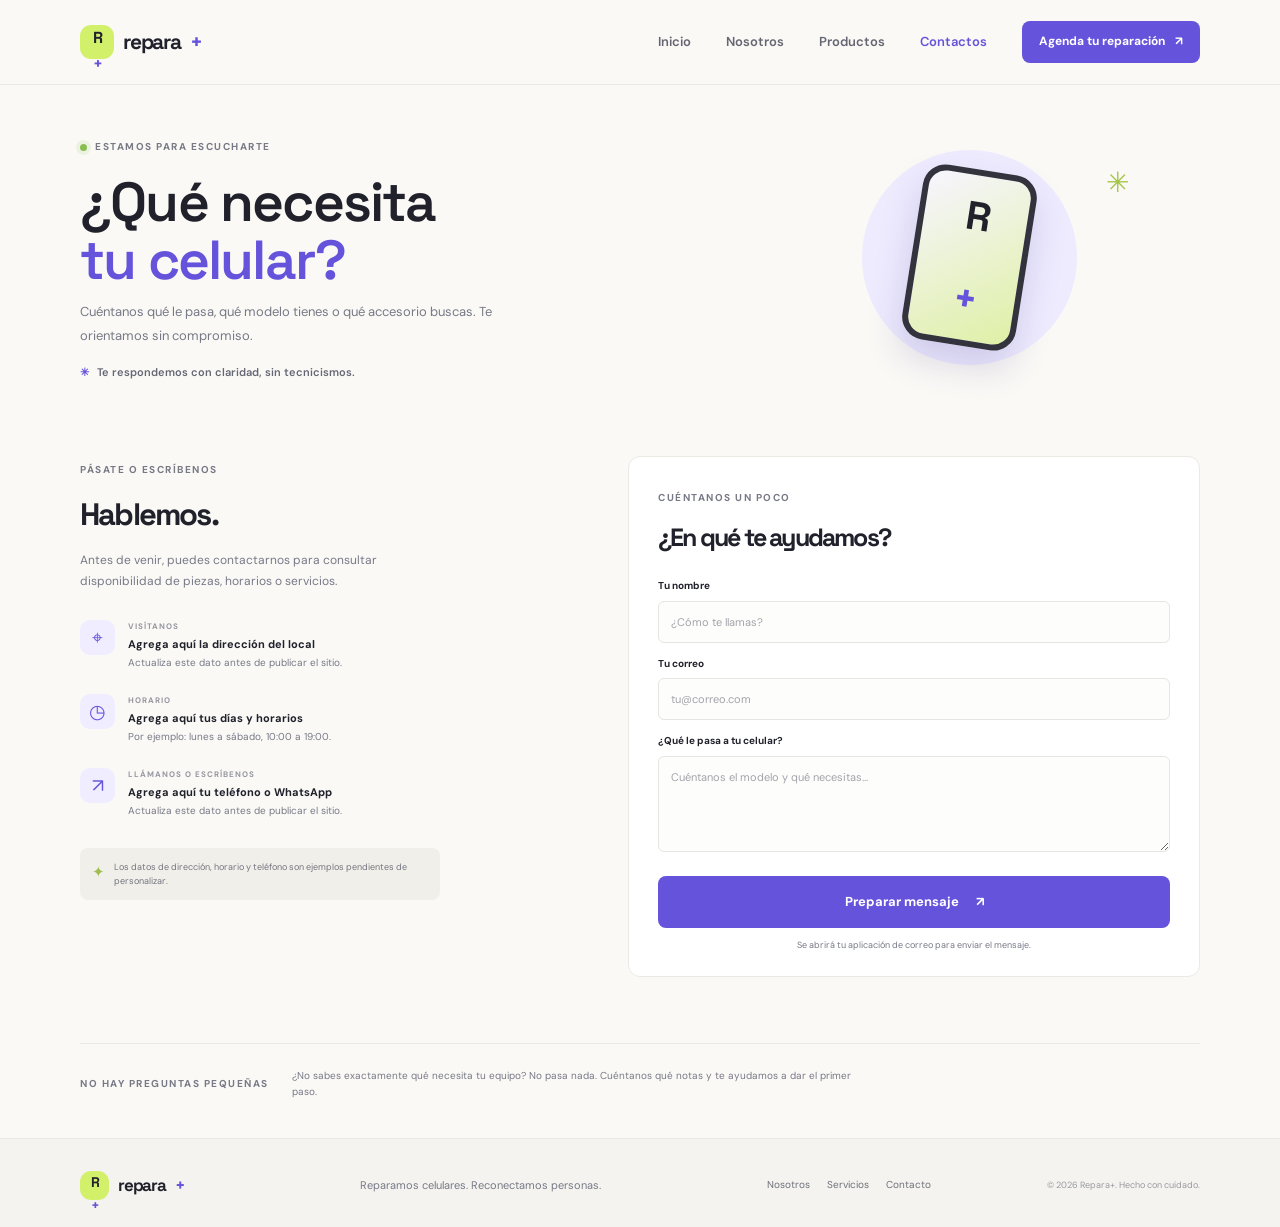
==== contactos.html @ 8a85ca9a "si" ====
<!doctype html>
<html lang="es">
<head>
  <meta charset="utf-8">
  <meta name="viewport" content="width=device-width, initial-scale=1">
  <meta name="description" content="Contacta a Repara+ para cotizar una reparación o consultar por accesorios para tu celular.">
  <title>Contactos | Repara+</title>
  <link rel="stylesheet" href="styles.css"><script src="script.js" defer></script>
</head>
<body>
  <header class="site-header"><nav class="nav container" aria-label="Navegación principal">
    <a class="brand" href="index.html" aria-label="Repara+, inicio"><span class="brand-mark">R<span>+</span></span> repara<span>+</span></a><button class="menu-toggle" type="button" aria-expanded="false" aria-controls="site-menu" aria-label="Abrir menú"><span></span><span></span><span></span></button>
    <div class="nav-links" id="site-menu"><a href="index.html">Inicio</a><a href="nosotros.html">Nosotros</a><a href="productos.html">Productos</a><a class="active" href="contactos.html" aria-current="page">Contactos</a><a class="button button-small" href="#contact-form">Agenda tu reparación <span aria-hidden="true">↗</span></a></div>
  </nav></header>
  <main>
    <section class="contact-hero container"><div><span class="eyebrow"><span class="status-dot"></span> ESTAMOS PARA ESCUCHARTE</span><h1>¿Qué necesita<br><span>tu celular?</span></h1><p>Cuéntanos qué le pasa, qué modelo tienes o qué accesorio buscas. Te orientamos sin compromiso.</p><div class="contact-promise"><span>✳</span> Te respondemos con claridad, sin tecnicismos.</div></div><div class="contact-doodle" aria-hidden="true"><div class="doodle-circle"></div><span class="doodle-phone">R<span>+</span></span><span class="doodle-star">✳</span></div></section>
    <section class="container contact-layout">
      <div class="contact-details"><span class="eyebrow">PÁSATE O ESCRÍBENOS</span><h2>Hablemos.</h2><p>Antes de venir, puedes contactarnos para consultar disponibilidad de piezas, horarios o servicios.</p>
        <div class="detail-item"><span class="detail-icon">⌖</span><div><small>VISÍTANOS</small><strong>Agrega aquí la dirección del local</strong><span>Actualiza este dato antes de publicar el sitio.</span></div></div>
        <div class="detail-item"><span class="detail-icon">◷</span><div><small>HORARIO</small><strong>Agrega aquí tus días y horarios</strong><span>Por ejemplo: lunes a sábado, 10:00 a 19:00.</span></div></div>
        <div class="detail-item"><span class="detail-icon">↗</span><div><small>LLÁMANOS O ESCRÍBENOS</small><strong>Agrega aquí tu teléfono o WhatsApp</strong><span>Actualiza este dato antes de publicar el sitio.</span></div></div>
        <div class="contact-reminder"><span>✦</span><p>Los datos de dirección, horario y teléfono son ejemplos pendientes de personalizar.</p></div>
      </div>
      <form class="contact-form" id="contact-form"><span class="eyebrow">CUÉNTANOS UN POCO</span><h2>¿En qué te ayudamos?</h2><label for="name">Tu nombre</label><input id="name" name="name" type="text" placeholder="¿Cómo te llamas?" autocomplete="name" required><label for="email">Tu correo</label><input id="email" name="email" type="email" placeholder="tu@correo.com" autocomplete="email" required><label for="message">¿Qué le pasa a tu celular?</label><textarea id="message" name="message" rows="4" placeholder="Cuéntanos el modelo y qué necesitas..." required></textarea><button class="button form-submit" type="submit">Preparar mensaje <span aria-hidden="true">↗</span></button><p class="form-note" id="form-note" aria-live="polite">Se abrirá tu aplicación de correo para enviar el mensaje.</p></form>
    </section>
    <section class="container contact-bottom"><span class="eyebrow">NO HAY PREGUNTAS PEQUEÑAS</span><p>¿No sabes exactamente qué necesita tu equipo? No pasa nada. Cuéntanos qué notas y te ayudamos a dar el primer paso.</p></section>
  </main>
  <footer class="site-footer"><div class="container footer-inner"><a class="brand brand-footer" href="index.html"><span class="brand-mark">R<span>+</span></span> repara<span>+</span></a><p>Reparamos celulares. Reconectamos personas.</p><div class="footer-links"><a href="nosotros.html">Nosotros</a><a href="productos.html">Servicios</a><a href="contactos.html">Contacto</a></div><small>© 2026 Repara+. Hecho con cuidado.</small></div></footer>
</body>
</html>
---- styles.css ----
@import url('https://fonts.googleapis.com/css2?family=DM+Sans:wght@400;500;600;700&family=Space+Grotesk:wght@400;500;600;700&display=swap');
:root{--ink:#20212b;--muted:#777986;--paper:#faf9f6;--white:#fff;--purple:#6553db;--purple-dark:#5140c2;--lime:#d3f06b;--line:#eae9e4;--body:'DM Sans',sans-serif;--display:'Space Grotesk',sans-serif}
*{box-sizing:border-box}html{scroll-behavior:smooth}body{margin:0;color:var(--ink);background:var(--paper);font-family:var(--body);font-size:15px;line-height:1.65}a{color:inherit;text-decoration:none}button,input,textarea{font:inherit}.container{width:min(1120px,calc(100% - 48px));margin:0 auto}
.site-header{position:relative;z-index:5;border-bottom:1px solid rgba(32,33,43,.07);background:rgba(250,249,246,.95)}.nav{min-height:84px;display:flex;align-items:center;justify-content:space-between}.brand{display:inline-flex;align-items:center;gap:9px;font-family:var(--display);font-size:21px;font-weight:700;letter-spacing:-1.2px}.brand>span:last-child,.brand-mark span,.screen-logo span,.about-symbol span,.doodle-phone span{color:var(--purple)}.brand-mark{display:grid;place-items:center;width:34px;height:34px;border-radius:11px;background:var(--lime);font-size:16px;letter-spacing:-1px}.nav-links{display:flex;align-items:center;gap:35px}.nav-links>a:not(.button){color:#656672;font-size:13px;font-weight:600;transition:color .2s}.nav-links>a:not(.button):hover,.nav-links>a.active{color:var(--purple)}
.button{display:inline-flex;align-items:center;justify-content:center;gap:17px;min-height:52px;padding:0 23px;border:0;border-radius:8px;color:var(--white);background:var(--purple);font-size:13px;font-weight:700;transition:background .2s,transform .2s;cursor:pointer}.button:hover{background:var(--purple-dark);transform:translateY(-2px)}.button-small{min-height:42px;padding:0 17px;gap:10px;font-size:12px}.button-light{color:var(--ink);background:var(--lime)}.button-light:hover{color:var(--ink);background:#c5e45b}.menu-toggle{display:none}
.hero{min-height:594px;display:grid;grid-template-columns:1.03fr .97fr;align-items:center;gap:28px;padding-top:42px;padding-bottom:55px}.eyebrow{display:inline-flex;align-items:center;gap:8px;color:#777985;font-size:10px;font-weight:700;letter-spacing:1.5px}.status-dot{display:inline-block;width:7px;height:7px;border-radius:50%;background:#89bd50;box-shadow:0 0 0 4px rgba(137,189,80,.13)}h1,h2,h3,p{margin-top:0}h1,h2,h3{font-family:var(--display);letter-spacing:-1.8px}.hero h1,.page-hero h1,.contact-hero h1{margin:21px 0 18px;font-size:clamp(43px,5.3vw,65px);line-height:1.06;font-weight:600}.hero h1 span,.page-hero h1 span,.contact-hero h1 span{color:var(--purple)}.hero-intro{max-width:450px;margin-bottom:26px;color:var(--muted);font-size:15px;line-height:1.8}.hero-actions{display:flex;align-items:center;gap:25px;flex-wrap:wrap}.text-link{display:inline-flex;align-items:center;gap:10px;color:var(--purple);font-size:12px;font-weight:700}.text-link span,.service-card a span,.product-card a span{transition:transform .2s}.text-link:hover span,.service-card a:hover span,.product-card a:hover span{transform:translateX(4px)}.trust-row{display:flex;align-items:center;gap:13px;margin-top:44px}.avatar-stack{display:flex;padding-left:4px}.avatar-stack span{display:grid;place-items:center;width:31px;height:31px;margin-left:-5px;border:2px solid var(--paper);border-radius:50%;color:#fff;background:#d39d7b;font-size:10px;font-weight:700}.avatar-stack span:nth-child(2){background:#7d70c9}.avatar-stack span:nth-child(3){background:#9eaf63}.trust-row p{margin:0;font-size:11px;line-height:1.55}.trust-row p span{color:var(--muted)}
.hero-visual{position:relative;min-height:450px;display:grid;place-items:center;overflow:hidden}.visual-glow{position:absolute;width:310px;height:310px;border-radius:50%;background:#eeebff}.orbit{position:absolute;border:1px solid #e2defd;border-radius:50%;transform:rotate(-31deg)}.orbit-one{width:440px;height:200px}.orbit-two{width:460px;height:275px;transform:rotate(41deg);border-color:#e9e5ff}.phone{position:relative;z-index:1;width:183px;height:342px;padding:7px;border:5px solid #33333d;border-radius:31px;background:#25252f;box-shadow:0 29px 55px rgba(54,44,126,.24),inset -3px 0 0 #747480;transform:rotate(8deg)}.phone-screen{position:relative;display:flex;align-items:center;justify-content:center;width:100%;height:100%;overflow:hidden;border-radius:22px;background:linear-gradient(145deg,#e9e5ff,#f5f1ff 56%,#e8f5c7)}.phone-notch{position:absolute;top:8px;width:60px;height:14px;border-radius:0 0 12px 12px;background:#25252f}.screen-logo{position:relative;z-index:1;font-family:var(--display);font-size:47px;font-weight:700;letter-spacing:-5px}.screen-wave{position:absolute;width:250px;height:160px;bottom:-90px;left:-30px;border-radius:50%;background:#d4ef70;transform:rotate(-25deg)}.screen-caption{position:absolute;bottom:27px;font-size:6px;font-weight:700;letter-spacing:1px}.float-card{position:absolute;z-index:2;display:flex;align-items:center;gap:10px;padding:13px 15px;border:1px solid rgba(35,34,50,.04);border-radius:11px;background:#fff;box-shadow:0 11px 35px rgba(43,39,89,.11)}.float-card strong,.float-card small{display:block;white-space:nowrap}.float-card strong{font-size:10px}.float-card small{color:var(--muted);font-size:8px}.repair-card{top:72px;right:0}.time-card{bottom:62px;left:2px}.float-icon{display:grid;place-items:center;width:31px;height:31px;border-radius:9px;color:var(--purple);background:#efedff;font-size:17px}.check{color:#69a94b;font-weight:700}.time-icon{color:#b88c34;font-size:24px}.sparkle{position:absolute;color:var(--purple)}.sparkle-one{top:123px;left:63px;font-size:22px}.sparkle-two{right:43px;bottom:131px;color:#a2c646;font-size:18px}
.ticker{overflow:hidden;color:var(--ink);background:var(--lime)}.ticker-track{display:flex;justify-content:space-around;align-items:center;gap:34px;min-width:820px;padding:15px 24px;font-family:var(--display);font-size:10px;font-weight:700;letter-spacing:1.8px}.ticker-track i{color:var(--purple);font-size:14px;font-style:normal}.section{padding-top:91px;padding-bottom:97px}.section-heading{display:flex;justify-content:space-between;align-items:end;gap:24px;margin-bottom:31px}.section-heading h2{margin:7px 0 0;font-size:34px;line-height:1.2}.section-heading>.text-link{margin-bottom:5px}.service-grid{display:grid;grid-template-columns:repeat(3,1fr);gap:16px}.service-card{min-height:263px;padding:23px;border:1px solid var(--line);border-radius:12px;background:#fff;transition:transform .2s,box-shadow .2s}.service-card:hover,.product-card:hover{transform:translateY(-4px);box-shadow:0 15px 35px rgba(43,39,89,.08)}.service-icon{display:grid;place-items:center;width:39px;height:39px;margin-bottom:17px;border-radius:11px;font-size:23px}.icon-violet{color:#6553db;background:#efedff}.icon-lime{color:#6d8c28;background:#f1f8dd}.icon-orange{color:#b9762a;background:#fff1df}.card-number,.product-tag{color:#92939c;font-size:9px;font-weight:700;letter-spacing:1.25px}.service-card h3{margin:6px 0 7px;font-size:18px;letter-spacing:-.5px}.service-card p{max-width:290px;margin-bottom:17px;color:var(--muted);font-size:12px;line-height:1.7}.service-card a,.product-card a{display:inline-flex;gap:9px;color:var(--purple);font-size:11px;font-weight:700}
.home-cta{position:relative;display:flex;align-items:center;justify-content:space-between;min-height:210px;margin-bottom:90px;padding:36px 51px;overflow:hidden;border-radius:14px;color:white;background:#282735}.home-cta .eyebrow{color:#c0bfca}.home-cta h2{position:relative;z-index:1;margin:9px 0 0;font-size:30px;line-height:1.22}.cta-decoration{position:absolute;right:250px;bottom:-81px;color:rgba(255,255,255,.045);font-family:var(--display);font-size:240px;font-weight:700;letter-spacing:-25px}.site-footer{padding:32px 0 27px;border-top:1px solid var(--line);background:#f4f3ef}.footer-inner{display:grid;grid-template-columns:1fr 1.5fr 1fr auto;align-items:center;gap:24px}.brand-footer{font-size:17px}.brand-footer .brand-mark{width:29px;height:29px;font-size:14px}.footer-inner>p{margin:0;color:var(--muted);font-size:11px}.footer-links{display:flex;gap:17px}.footer-links a{color:#6f707a;font-size:10px}.footer-links a:hover{color:var(--purple)}.footer-inner>small{color:#9999a0;font-size:9px;white-space:nowrap}
.page-hero{padding-top:83px;text-align:center}.page-hero h1{margin:17px 0 14px}.page-hero>p{max-width:540px;margin:0 auto;color:var(--muted);font-size:14px;line-height:1.8}.about-visual{position:relative;display:grid;place-items:center;max-width:920px;height:270px;margin:44px auto 0;overflow:hidden;border-radius:15px;background:linear-gradient(110deg,#e7e2ff,#f2f0ff 52%,#e4f2c6)}.about-orbit{position:absolute;width:470px;height:240px;border:1px solid rgba(101,83,219,.17);border-radius:50%;transform:rotate(-13deg)}.about-symbol{position:relative;z-index:1;font-family:var(--display);font-size:118px;font-weight:700;letter-spacing:-14px}.about-note{position:absolute;right:65px;bottom:43px;display:flex;align-items:center;gap:12px;padding:14px 19px;border-radius:10px;background:#fff;box-shadow:0 8px 26px rgba(55,46,104,.12);text-align:left}.note-star{color:var(--purple);font-size:25px}.about-note strong,.about-note small{display:block}.about-note strong{font-size:11px}.about-note small{color:var(--muted);font-size:9px}.story-section{display:grid;grid-template-columns:.8fr 1.2fr;gap:50px;padding-top:90px;padding-bottom:95px}.story-label{display:flex;flex-direction:column;gap:16px}.story-line{width:43px;height:3px;border-radius:3px;background:var(--lime)}.story-content h2{margin:-7px 0 19px;font-size:32px;line-height:1.25}.story-content h2 span{color:var(--purple)}.story-content p{max-width:570px;margin-bottom:15px;color:var(--muted);font-size:13px;line-height:1.85}.story-content .text-link{margin-top:5px}.values-band{padding:59px 0;background:#f0efe9}.values-grid{display:grid;grid-template-columns:repeat(3,1fr);gap:50px}.values-grid>div{max-width:290px}.value-icon{color:var(--purple);font-size:27px}.values-grid h3{margin:8px 0 5px;font-size:17px;letter-spacing:-.5px}.values-grid p{margin:0;color:var(--muted);font-size:12px;line-height:1.75}.about-cta{display:flex;justify-content:space-between;align-items:center;padding-top:76px;padding-bottom:82px}.about-cta h2{margin:8px 0 0;font-size:29px;line-height:1.25}
.products-hero{padding-bottom:45px}.product-section{padding-top:40px;padding-bottom:78px}.heading-note{max-width:325px;margin:0 0 4px;color:var(--muted);font-size:11px;line-height:1.7}.product-grid{display:grid;grid-template-columns:repeat(4,1fr);gap:14px}.product-card{min-height:278px;padding:20px 18px;border:1px solid var(--line);border-radius:11px;background:#fff;transition:transform .2s,box-shadow .2s}.product-icon{display:grid;place-items:center;width:43px;height:43px;margin-bottom:16px;border-radius:12px;font-size:23px}.product-purple{color:var(--purple);background:#efedff}.product-green{color:#718e31;background:#eff7dc}.product-orange{color:#b9762a;background:#fff1df}.product-blue{color:#4285a5;background:#e6f5fa}.product-card h3{margin:6px 0 8px;font-size:17px;letter-spacing:-.6px}.product-card p{min-height:66px;margin-bottom:16px;color:var(--muted);font-size:11px;line-height:1.7}.accessory-band{overflow:hidden;color:white;background:#282735}.accessory-content{min-height:380px;display:grid;grid-template-columns:1fr 1fr;align-items:center}.accessory-content .eyebrow{color:#c4c2d0}.accessory-content h2{margin:11px 0 13px;font-size:38px;line-height:1.14}.accessory-content h2 span{color:var(--lime)}.accessory-content p{max-width:430px;margin-bottom:20px;color:#c2c1cb;font-size:12px;line-height:1.8}.accessory-art{position:relative;height:330px;display:grid;place-items:center}.accessory-ring{position:absolute;width:250px;height:250px;border:1px solid rgba(210,239,106,.22);border-radius:50%}.case-shape{position:absolute;width:142px;height:225px;border:9px solid #aaa0fb;border-radius:31px;transform:rotate(-12deg);box-shadow:inset 0 0 0 6px #39364c}.case-shape:after{content:'';position:absolute;top:11px;left:14px;width:44px;height:44px;border:5px solid #d4ef70;border-radius:15px}.cable-shape{position:absolute;right:71px;bottom:39px;width:95px;height:105px;border:7px solid #d4ef70;border-top-color:transparent;border-left-color:transparent;border-radius:0 0 52px 0;transform:rotate(20deg)}.cable-shape:after{content:'';position:absolute;right:-12px;top:-12px;width:20px;height:10px;border-radius:4px;background:#d4ef70;transform:rotate(-34deg)}.accessory-spark{position:absolute;top:42px;right:91px;color:var(--lime);font-size:25px}.product-footnote{display:flex;align-items:center;gap:13px;padding-top:25px;padding-bottom:27px}.product-footnote>span{color:var(--purple);font-size:19px}.product-footnote p{margin:0 auto 0 0;color:var(--muted);font-size:11px}
.contact-hero{min-height:345px;display:grid;grid-template-columns:1fr .7fr;align-items:center}.contact-hero h1{margin:14px 0 11px;font-size:55px}.contact-hero>div:first-child>p{max-width:455px;margin-bottom:16px;color:var(--muted);font-size:13px;line-height:1.8}.contact-promise{color:#666774;font-size:11px;font-weight:600}.contact-promise span{margin-right:5px;color:var(--purple)}.contact-doodle{position:relative;height:260px;display:grid;place-items:center}.doodle-circle{position:absolute;width:215px;height:215px;border-radius:50%;background:#eeebff}.doodle-phone{position:relative;z-index:1;display:grid;place-items:center;width:115px;height:177px;border:6px solid #33333d;border-radius:23px;background:linear-gradient(145deg,#f7f5ff,#dff0a5);box-shadow:0 18px 35px rgba(54,44,126,.17);font-family:var(--display);font-size:40px;font-weight:700;letter-spacing:-5px;transform:rotate(9deg)}.doodle-star{position:absolute;top:32px;right:71px;color:#a4c646;font-size:28px}.contact-layout{display:grid;grid-template-columns:.9fr 1.1fr;gap:80px;padding-top:26px;padding-bottom:66px}.contact-details h2,.contact-form h2{margin:8px 0 10px;font-size:31px}.contact-details>p{max-width:380px;margin-bottom:27px;color:var(--muted);font-size:12px;line-height:1.8}.detail-item{display:flex;gap:13px;align-items:flex-start;margin:22px 0}.detail-icon{display:grid;place-items:center;flex:0 0 35px;width:35px;height:35px;border-radius:10px;color:var(--purple);background:#efedff;font-size:19px}.detail-item small,.detail-item strong,.detail-item div>span{display:block}.detail-item small{color:#9696a0;font-size:8px;font-weight:700;letter-spacing:1px}.detail-item strong{margin:2px 0;font-size:11px}.detail-item div>span{color:var(--muted);font-size:10px}.contact-reminder{display:flex;gap:9px;max-width:360px;margin-top:28px;padding:12px;border-radius:8px;background:#f0efe9}.contact-reminder>span{color:#a0be50}.contact-reminder p{margin:0;color:#747580;font-size:9px;line-height:1.6}.contact-form{padding:27px 29px 23px;border:1px solid var(--line);border-radius:12px;background:#fff}.contact-form h2{margin-bottom:20px;font-size:25px}.contact-form label{display:block;margin:13px 0 6px;font-size:10px;font-weight:700}.contact-form input,.contact-form textarea{width:100%;padding:11px 12px;border:1px solid #e6e5e2;border-radius:6px;outline:none;color:var(--ink);background:#fdfdfc;font-size:11px;resize:vertical}.contact-form input:focus,.contact-form textarea:focus{border-color:var(--purple);box-shadow:0 0 0 3px rgba(101,83,219,.1)}.contact-form input::placeholder,.contact-form textarea::placeholder{color:#a2a2aa}.form-submit{width:100%;margin-top:16px}.form-note{margin:10px 0 0;color:var(--muted);text-align:center;font-size:9px}.contact-bottom{display:flex;align-items:center;gap:23px;padding-top:24px;padding-bottom:37px;border-top:1px solid var(--line)}.contact-bottom .eyebrow{flex:0 0 auto}.contact-bottom p{max-width:570px;margin:0;color:var(--muted);font-size:10px}
@media(max-width:850px){.nav-links{gap:19px}.nav-links>a:not(.button){font-size:12px}.hero{min-height:540px}.hero h1{font-size:51px}.hero-visual{transform:scale(.9)}.footer-inner{grid-template-columns:1fr 1fr}.footer-inner>small{justify-self:end}.product-grid{grid-template-columns:repeat(2,1fr)}.product-card{min-height:250px}.contact-layout{gap:40px}}
@media(max-width:640px){.container{width:min(100% - 36px,460px)}.nav{min-height:70px}.menu-toggle{display:flex;flex-direction:column;gap:5px;width:39px;height:39px;align-items:center;justify-content:center;border:1px solid var(--line);border-radius:8px;background:#fff;cursor:pointer}.menu-toggle span{width:16px;height:2px;border-radius:3px;background:var(--ink)}.nav-links{position:absolute;top:69px;left:0;right:0;display:none;align-items:stretch;gap:0;padding:7px 18px 17px;border-bottom:1px solid var(--line);background:var(--paper);box-shadow:0 15px 20px rgba(30,30,40,.06)}.nav-links.is-open{display:flex;flex-direction:column}.nav-links>a:not(.button){padding:11px 4px}.nav-links .button{margin-top:8px}.hero{display:flex;flex-direction:column;align-items:stretch;gap:0;padding-top:57px;padding-bottom:35px}.hero h1,.page-hero h1,.contact-hero h1{font-size:clamp(42px,11vw,55px)}.hero-intro{font-size:13px}.hero-actions{gap:18px}.hero-actions .button{min-height:48px;padding:0 16px;font-size:11px}.text-link{font-size:11px}.trust-row{margin-top:26px}.hero-visual{min-height:365px;margin-top:3px;transform:scale(.88);transform-origin:center top;margin-bottom:-42px}.ticker-track{justify-content:flex-start;gap:23px;padding:13px 18px;font-size:9px}.section{padding-top:61px;padding-bottom:62px}.section-heading{align-items:flex-start;flex-direction:column;gap:12px;margin-bottom:22px}.section-heading h2{font-size:29px}.service-grid{grid-template-columns:1fr;gap:11px}.service-card{min-height:auto;padding:19px}.service-card p{max-width:none}.home-cta{flex-direction:column;align-items:flex-start;gap:22px;min-height:0;margin-bottom:62px;padding:29px 24px}.home-cta h2{font-size:26px}.cta-decoration{right:0;bottom:-44px;font-size:160px}.footer-inner{grid-template-columns:1fr 1fr;gap:17px 12px}.footer-inner>p{grid-column:1/-1;grid-row:2}.footer-links{grid-column:1/-1;grid-row:3}.footer-inner>small{grid-column:1/-1;grid-row:4;justify-self:start}.site-footer{padding:25px 0}.page-hero{padding-top:58px}.page-hero>p{font-size:12px}.about-visual{height:220px;margin-top:32px}.about-symbol{font-size:88px}.about-note{right:11px;bottom:19px;padding:11px 13px}.about-note strong{font-size:9px}.about-note small{font-size:8px}.story-section{grid-template-columns:1fr;gap:24px;padding-top:60px;padding-bottom:61px}.story-content h2{font-size:27px}.story-content p{font-size:12px}.values-band{padding:38px 0}.values-grid{grid-template-columns:1fr;gap:25px}.values-grid>div{max-width:none}.values-grid p{max-width:350px}.about-cta{align-items:flex-start;flex-direction:column;gap:21px;padding-top:57px;padding-bottom:62px}.about-cta h2{font-size:26px}.products-hero{padding-bottom:23px}.product-section{padding-top:30px;padding-bottom:54px}.product-grid{grid-template-columns:1fr}.product-card{min-height:auto;padding:19px}.product-card p{min-height:auto}.heading-note{font-size:11px}.accessory-content{grid-template-columns:1fr;padding-top:43px}.accessory-content h2{font-size:34px}.accessory-art{height:250px}.accessory-ring{width:205px;height:205px}.case-shape{transform:scale(.82) rotate(-12deg)}.cable-shape{right:49px;bottom:18px;transform:scale(.8) rotate(20deg)}.accessory-spark{right:55px;top:17px}.product-footnote{align-items:flex-start;flex-wrap:wrap;gap:8px}.product-footnote p{flex:1;font-size:10px}.product-footnote .text-link{margin-left:27px}.contact-hero{min-height:0;grid-template-columns:1fr;padding-top:52px}.contact-hero h1{font-size:49px}.contact-doodle{height:225px}.doodle-circle{width:175px;height:175px}.doodle-phone{transform:scale(.86) rotate(9deg)}.contact-layout{grid-template-columns:1fr;gap:32px;padding-top:15px;padding-bottom:43px}.contact-details h2{font-size:28px}.contact-form{padding:23px 19px}.contact-bottom{align-items:flex-start;flex-direction:column;gap:9px;padding-top:19px}}
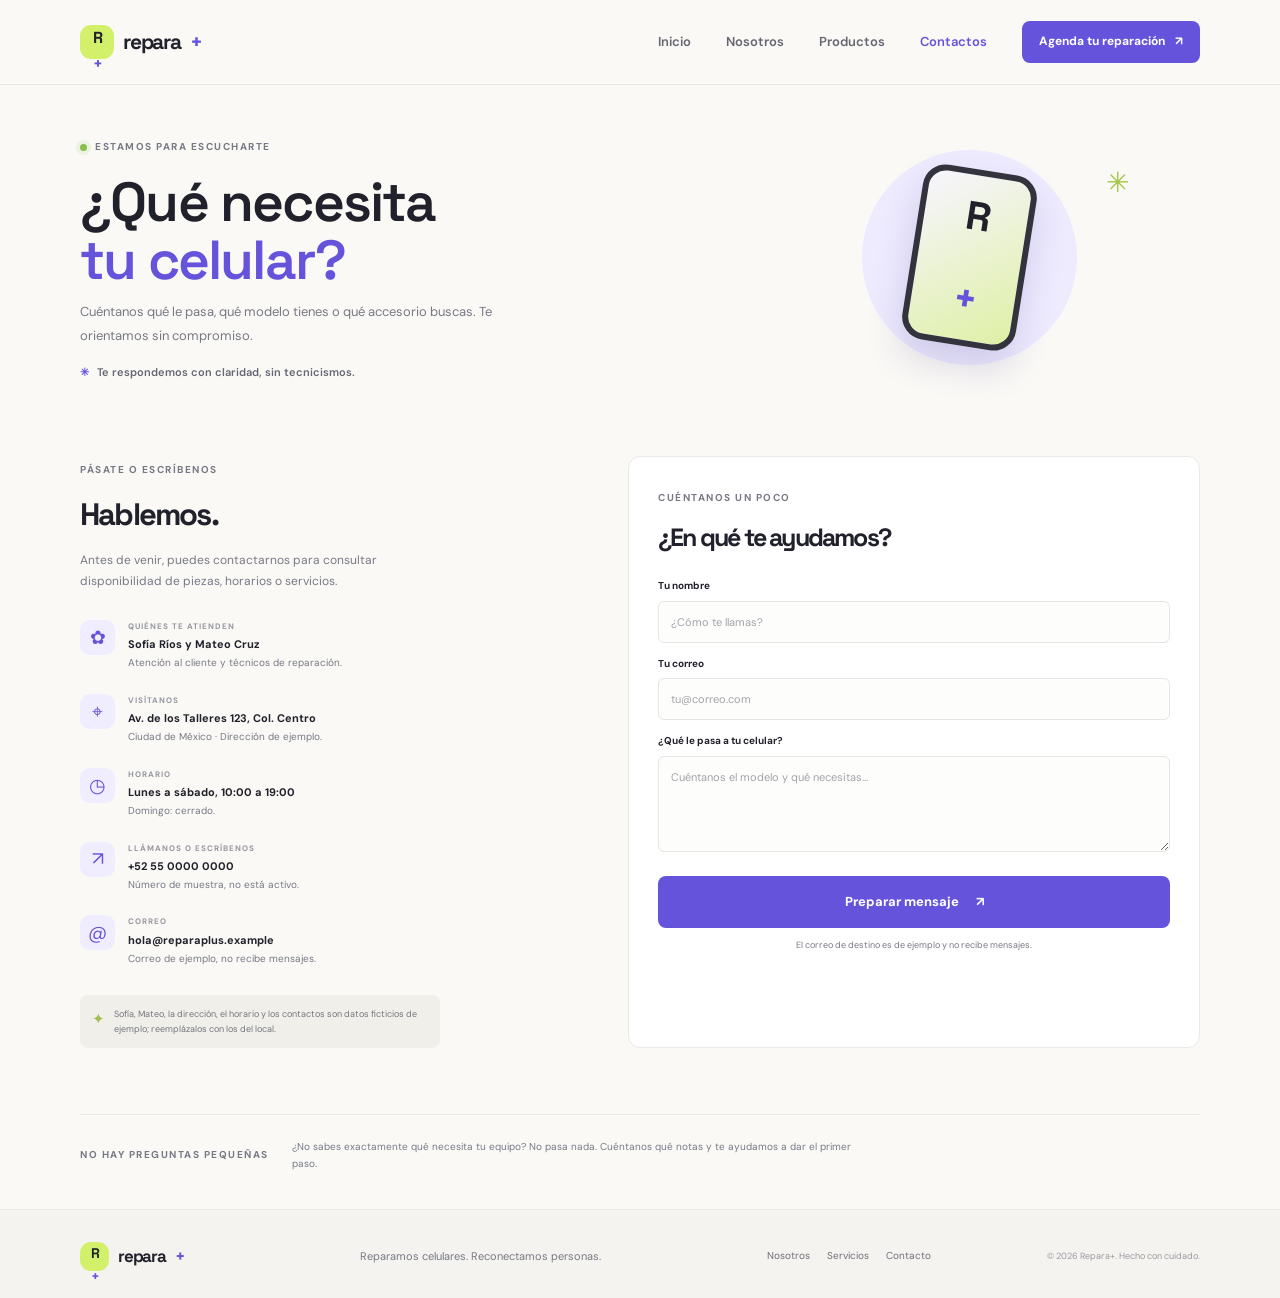
==== commit c6d29c9e: "Contactos" ====
--- a/contactos.html
+++ b/contactos.html
@@ -16,12 +16,14 @@
     <section class="contact-hero container"><div><span class="eyebrow"><span class="status-dot"></span> ESTAMOS PARA ESCUCHARTE</span><h1>¿Qué necesita<br><span>tu celular?</span></h1><p>Cuéntanos qué le pasa, qué modelo tienes o qué accesorio buscas. Te orientamos sin compromiso.</p><div class="contact-promise"><span>✳</span> Te respondemos con claridad, sin tecnicismos.</div></div><div class="contact-doodle" aria-hidden="true"><div class="doodle-circle"></div><span class="doodle-phone">R<span>+</span></span><span class="doodle-star">✳</span></div></section>
     <section class="container contact-layout">
       <div class="contact-details"><span class="eyebrow">PÁSATE O ESCRÍBENOS</span><h2>Hablemos.</h2><p>Antes de venir, puedes contactarnos para consultar disponibilidad de piezas, horarios o servicios.</p>
-        <div class="detail-item"><span class="detail-icon">⌖</span><div><small>VISÍTANOS</small><strong>Agrega aquí la dirección del local</strong><span>Actualiza este dato antes de publicar el sitio.</span></div></div>
-        <div class="detail-item"><span class="detail-icon">◷</span><div><small>HORARIO</small><strong>Agrega aquí tus días y horarios</strong><span>Por ejemplo: lunes a sábado, 10:00 a 19:00.</span></div></div>
-        <div class="detail-item"><span class="detail-icon">↗</span><div><small>LLÁMANOS O ESCRÍBENOS</small><strong>Agrega aquí tu teléfono o WhatsApp</strong><span>Actualiza este dato antes de publicar el sitio.</span></div></div>
-        <div class="contact-reminder"><span>✦</span><p>Los datos de dirección, horario y teléfono son ejemplos pendientes de personalizar.</p></div>
+        <div class="detail-item"><span class="detail-icon">✿</span><div><small>QUIÉNES TE ATIENDEN</small><strong>Sofía Ríos y Mateo Cruz</strong><span>Atención al cliente y técnicos de reparación.</span></div></div>
+        <div class="detail-item"><span class="detail-icon">⌖</span><div><small>VISÍTANOS</small><strong>Av. de los Talleres 123, Col. Centro</strong><span>Ciudad de México · Dirección de ejemplo.</span></div></div>
+        <div class="detail-item"><span class="detail-icon">◷</span><div><small>HORARIO</small><strong>Lunes a sábado, 10:00 a 19:00</strong><span>Domingo: cerrado.</span></div></div>
+        <div class="detail-item"><span class="detail-icon">↗</span><div><small>LLÁMANOS O ESCRÍBENOS</small><strong>+52 55 0000 0000</strong><span>Número de muestra, no está activo.</span></div></div>
+        <div class="detail-item"><span class="detail-icon">@</span><div><small>CORREO</small><strong><a href="mailto:hola@reparaplus.example">hola@reparaplus.example</a></strong><span>Correo de ejemplo, no recibe mensajes.</span></div></div>
+        <div class="contact-reminder"><span>✦</span><p>Sofía, Mateo, la dirección, el horario y los contactos son datos ficticios de ejemplo; reemplázalos con los del local.</p></div>
       </div>
-      <form class="contact-form" id="contact-form"><span class="eyebrow">CUÉNTANOS UN POCO</span><h2>¿En qué te ayudamos?</h2><label for="name">Tu nombre</label><input id="name" name="name" type="text" placeholder="¿Cómo te llamas?" autocomplete="name" required><label for="email">Tu correo</label><input id="email" name="email" type="email" placeholder="tu@correo.com" autocomplete="email" required><label for="message">¿Qué le pasa a tu celular?</label><textarea id="message" name="message" rows="4" placeholder="Cuéntanos el modelo y qué necesitas..." required></textarea><button class="button form-submit" type="submit">Preparar mensaje <span aria-hidden="true">↗</span></button><p class="form-note" id="form-note" aria-live="polite">Se abrirá tu aplicación de correo para enviar el mensaje.</p></form>
+      <form class="contact-form" id="contact-form"><span class="eyebrow">CUÉNTANOS UN POCO</span><h2>¿En qué te ayudamos?</h2><label for="name">Tu nombre</label><input id="name" name="name" type="text" placeholder="¿Cómo te llamas?" autocomplete="name" required><label for="email">Tu correo</label><input id="email" name="email" type="email" placeholder="tu@correo.com" autocomplete="email" required><label for="message">¿Qué le pasa a tu celular?</label><textarea id="message" name="message" rows="4" placeholder="Cuéntanos el modelo y qué necesitas..." required></textarea><button class="button form-submit" type="submit">Preparar mensaje <span aria-hidden="true">↗</span></button><p class="form-note" id="form-note" aria-live="polite">El correo de destino es de ejemplo y no recibe mensajes.</p></form>
     </section>
     <section class="container contact-bottom"><span class="eyebrow">NO HAY PREGUNTAS PEQUEÑAS</span><p>¿No sabes exactamente qué necesita tu equipo? No pasa nada. Cuéntanos qué notas y te ayudamos a dar el primer paso.</p></section>
   </main>
--- a/styles.css
+++ b/styles.css
@@ -12,3 +12,4 @@
 .contact-hero{min-height:345px;display:grid;grid-template-columns:1fr .7fr;align-items:center}.contact-hero h1{margin:14px 0 11px;font-size:55px}.contact-hero>div:first-child>p{max-width:455px;margin-bottom:16px;color:var(--muted);font-size:13px;line-height:1.8}.contact-promise{color:#666774;font-size:11px;font-weight:600}.contact-promise span{margin-right:5px;color:var(--purple)}.contact-doodle{position:relative;height:260px;display:grid;place-items:center}.doodle-circle{position:absolute;width:215px;height:215px;border-radius:50%;background:#eeebff}.doodle-phone{position:relative;z-index:1;display:grid;place-items:center;width:115px;height:177px;border:6px solid #33333d;border-radius:23px;background:linear-gradient(145deg,#f7f5ff,#dff0a5);box-shadow:0 18px 35px rgba(54,44,126,.17);font-family:var(--display);font-size:40px;font-weight:700;letter-spacing:-5px;transform:rotate(9deg)}.doodle-star{position:absolute;top:32px;right:71px;color:#a4c646;font-size:28px}.contact-layout{display:grid;grid-template-columns:.9fr 1.1fr;gap:80px;padding-top:26px;padding-bottom:66px}.contact-details h2,.contact-form h2{margin:8px 0 10px;font-size:31px}.contact-details>p{max-width:380px;margin-bottom:27px;color:var(--muted);font-size:12px;line-height:1.8}.detail-item{display:flex;gap:13px;align-items:flex-start;margin:22px 0}.detail-icon{display:grid;place-items:center;flex:0 0 35px;width:35px;height:35px;border-radius:10px;color:var(--purple);background:#efedff;font-size:19px}.detail-item small,.detail-item strong,.detail-item div>span{display:block}.detail-item small{color:#9696a0;font-size:8px;font-weight:700;letter-spacing:1px}.detail-item strong{margin:2px 0;font-size:11px}.detail-item div>span{color:var(--muted);font-size:10px}.contact-reminder{display:flex;gap:9px;max-width:360px;margin-top:28px;padding:12px;border-radius:8px;background:#f0efe9}.contact-reminder>span{color:#a0be50}.contact-reminder p{margin:0;color:#747580;font-size:9px;line-height:1.6}.contact-form{padding:27px 29px 23px;border:1px solid var(--line);border-radius:12px;background:#fff}.contact-form h2{margin-bottom:20px;font-size:25px}.contact-form label{display:block;margin:13px 0 6px;font-size:10px;font-weight:700}.contact-form input,.contact-form textarea{width:100%;padding:11px 12px;border:1px solid #e6e5e2;border-radius:6px;outline:none;color:var(--ink);background:#fdfdfc;font-size:11px;resize:vertical}.contact-form input:focus,.contact-form textarea:focus{border-color:var(--purple);box-shadow:0 0 0 3px rgba(101,83,219,.1)}.contact-form input::placeholder,.contact-form textarea::placeholder{color:#a2a2aa}.form-submit{width:100%;margin-top:16px}.form-note{margin:10px 0 0;color:var(--muted);text-align:center;font-size:9px}.contact-bottom{display:flex;align-items:center;gap:23px;padding-top:24px;padding-bottom:37px;border-top:1px solid var(--line)}.contact-bottom .eyebrow{flex:0 0 auto}.contact-bottom p{max-width:570px;margin:0;color:var(--muted);font-size:10px}
 @media(max-width:850px){.nav-links{gap:19px}.nav-links>a:not(.button){font-size:12px}.hero{min-height:540px}.hero h1{font-size:51px}.hero-visual{transform:scale(.9)}.footer-inner{grid-template-columns:1fr 1fr}.footer-inner>small{justify-self:end}.product-grid{grid-template-columns:repeat(2,1fr)}.product-card{min-height:250px}.contact-layout{gap:40px}}
 @media(max-width:640px){.container{width:min(100% - 36px,460px)}.nav{min-height:70px}.menu-toggle{display:flex;flex-direction:column;gap:5px;width:39px;height:39px;align-items:center;justify-content:center;border:1px solid var(--line);border-radius:8px;background:#fff;cursor:pointer}.menu-toggle span{width:16px;height:2px;border-radius:3px;background:var(--ink)}.nav-links{position:absolute;top:69px;left:0;right:0;display:none;align-items:stretch;gap:0;padding:7px 18px 17px;border-bottom:1px solid var(--line);background:var(--paper);box-shadow:0 15px 20px rgba(30,30,40,.06)}.nav-links.is-open{display:flex;flex-direction:column}.nav-links>a:not(.button){padding:11px 4px}.nav-links .button{margin-top:8px}.hero{display:flex;flex-direction:column;align-items:stretch;gap:0;padding-top:57px;padding-bottom:35px}.hero h1,.page-hero h1,.contact-hero h1{font-size:clamp(42px,11vw,55px)}.hero-intro{font-size:13px}.hero-actions{gap:18px}.hero-actions .button{min-height:48px;padding:0 16px;font-size:11px}.text-link{font-size:11px}.trust-row{margin-top:26px}.hero-visual{min-height:365px;margin-top:3px;transform:scale(.88);transform-origin:center top;margin-bottom:-42px}.ticker-track{justify-content:flex-start;gap:23px;padding:13px 18px;font-size:9px}.section{padding-top:61px;padding-bottom:62px}.section-heading{align-items:flex-start;flex-direction:column;gap:12px;margin-bottom:22px}.section-heading h2{font-size:29px}.service-grid{grid-template-columns:1fr;gap:11px}.service-card{min-height:auto;padding:19px}.service-card p{max-width:none}.home-cta{flex-direction:column;align-items:flex-start;gap:22px;min-height:0;margin-bottom:62px;padding:29px 24px}.home-cta h2{font-size:26px}.cta-decoration{right:0;bottom:-44px;font-size:160px}.footer-inner{grid-template-columns:1fr 1fr;gap:17px 12px}.footer-inner>p{grid-column:1/-1;grid-row:2}.footer-links{grid-column:1/-1;grid-row:3}.footer-inner>small{grid-column:1/-1;grid-row:4;justify-self:start}.site-footer{padding:25px 0}.page-hero{padding-top:58px}.page-hero>p{font-size:12px}.about-visual{height:220px;margin-top:32px}.about-symbol{font-size:88px}.about-note{right:11px;bottom:19px;padding:11px 13px}.about-note strong{font-size:9px}.about-note small{font-size:8px}.story-section{grid-template-columns:1fr;gap:24px;padding-top:60px;padding-bottom:61px}.story-content h2{font-size:27px}.story-content p{font-size:12px}.values-band{padding:38px 0}.values-grid{grid-template-columns:1fr;gap:25px}.values-grid>div{max-width:none}.values-grid p{max-width:350px}.about-cta{align-items:flex-start;flex-direction:column;gap:21px;padding-top:57px;padding-bottom:62px}.about-cta h2{font-size:26px}.products-hero{padding-bottom:23px}.product-section{padding-top:30px;padding-bottom:54px}.product-grid{grid-template-columns:1fr}.product-card{min-height:auto;padding:19px}.product-card p{min-height:auto}.heading-note{font-size:11px}.accessory-content{grid-template-columns:1fr;padding-top:43px}.accessory-content h2{font-size:34px}.accessory-art{height:250px}.accessory-ring{width:205px;height:205px}.case-shape{transform:scale(.82) rotate(-12deg)}.cable-shape{right:49px;bottom:18px;transform:scale(.8) rotate(20deg)}.accessory-spark{right:55px;top:17px}.product-footnote{align-items:flex-start;flex-wrap:wrap;gap:8px}.product-footnote p{flex:1;font-size:10px}.product-footnote .text-link{margin-left:27px}.contact-hero{min-height:0;grid-template-columns:1fr;padding-top:52px}.contact-hero h1{font-size:49px}.contact-doodle{height:225px}.doodle-circle{width:175px;height:175px}.doodle-phone{transform:scale(.86) rotate(9deg)}.contact-layout{grid-template-columns:1fr;gap:32px;padding-top:15px;padding-bottom:43px}.contact-details h2{font-size:28px}.contact-form{padding:23px 19px}.contact-bottom{align-items:flex-start;flex-direction:column;gap:9px;padding-top:19px}}
+.product-photo{position:relative;height:148px;margin:-20px -18px 17px;overflow:hidden;border-radius:10px 10px 0 0;background:linear-gradient(135deg,#eeebff,#f4f2ff 55%,#e8f5c7);text-align:center}.product-photo img{position:relative;z-index:1;width:100%;height:100%;object-fit:cover}.product-photo.is-empty img{visibility:hidden}.product-photo>span{position:absolute;inset:0;display:grid;place-content:center;color:#6553db;font-size:11px;font-weight:700;line-height:1.6}.product-photo>span small{color:#777986;font-size:9px;font-weight:500}.product-photo:not(.is-empty)>span{display:none}.product-card{padding-top:20px}.product-card .product-photo{margin-top:-20px}
